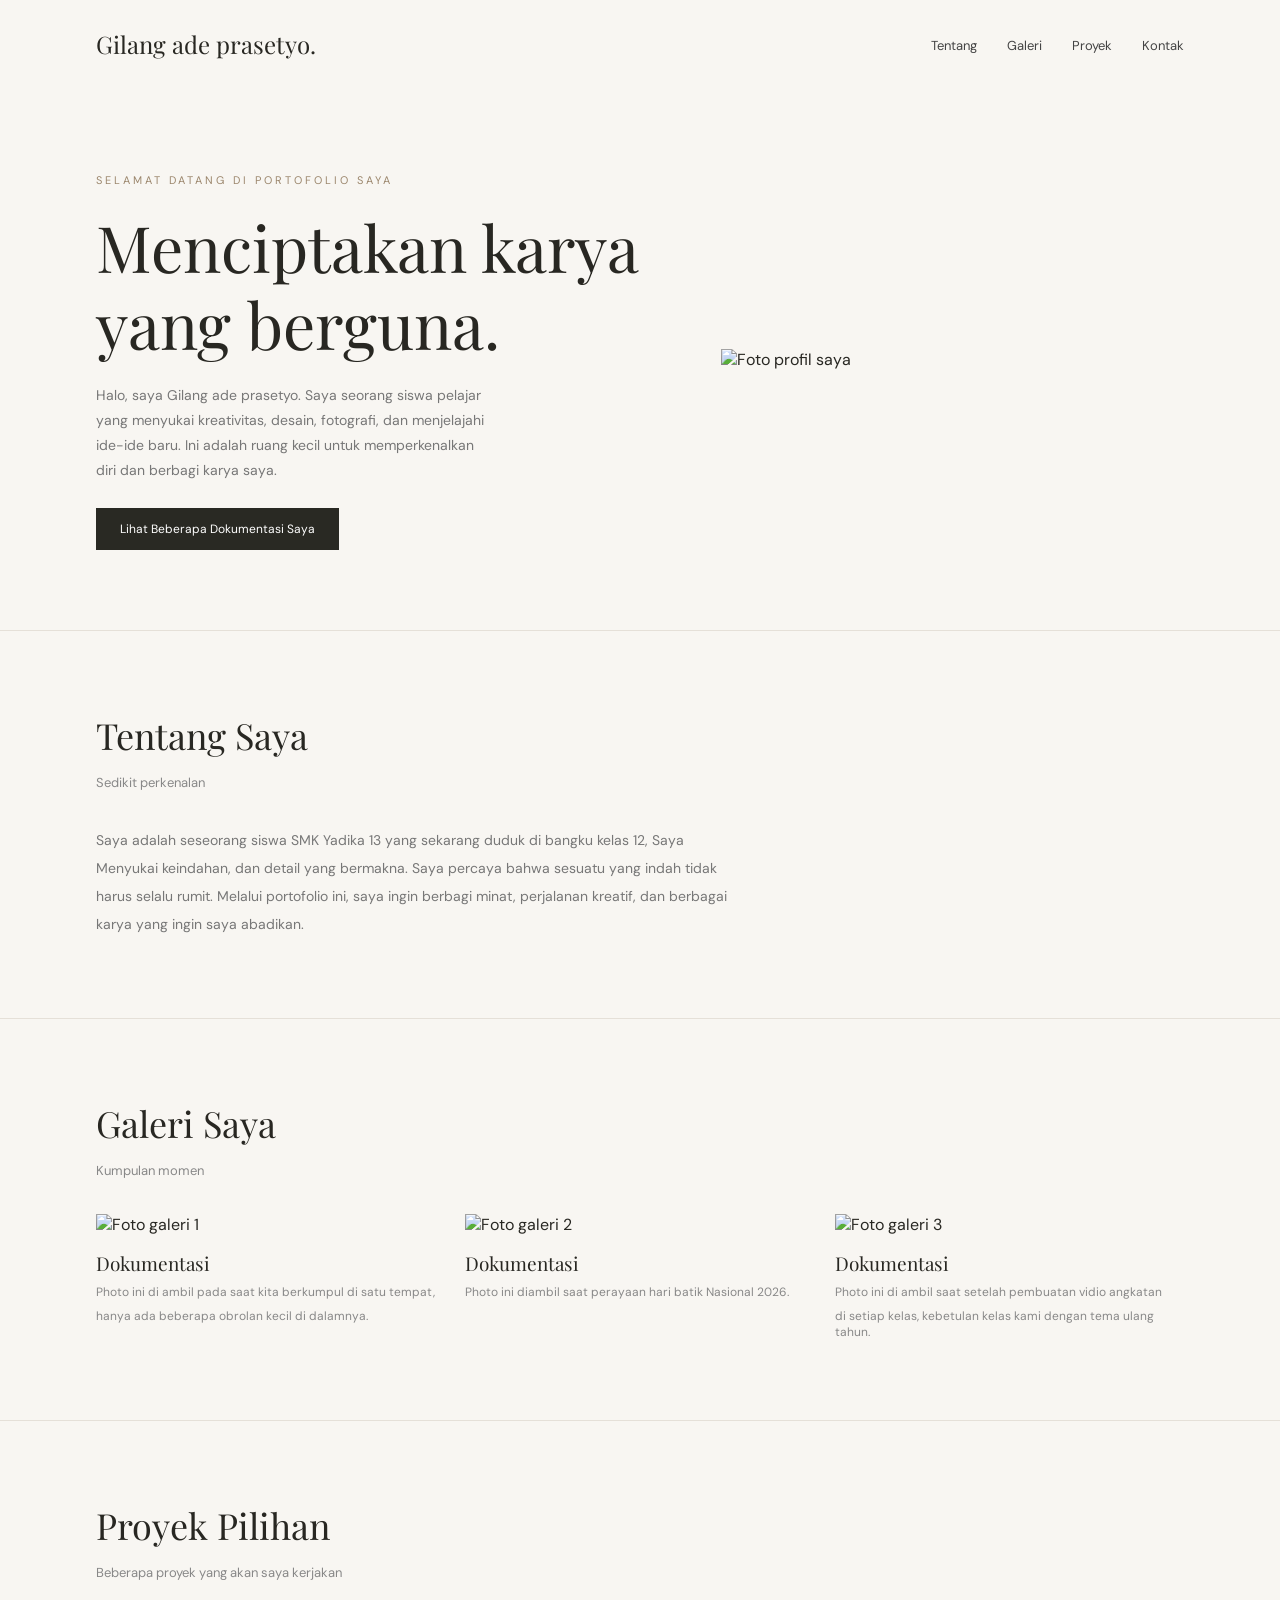
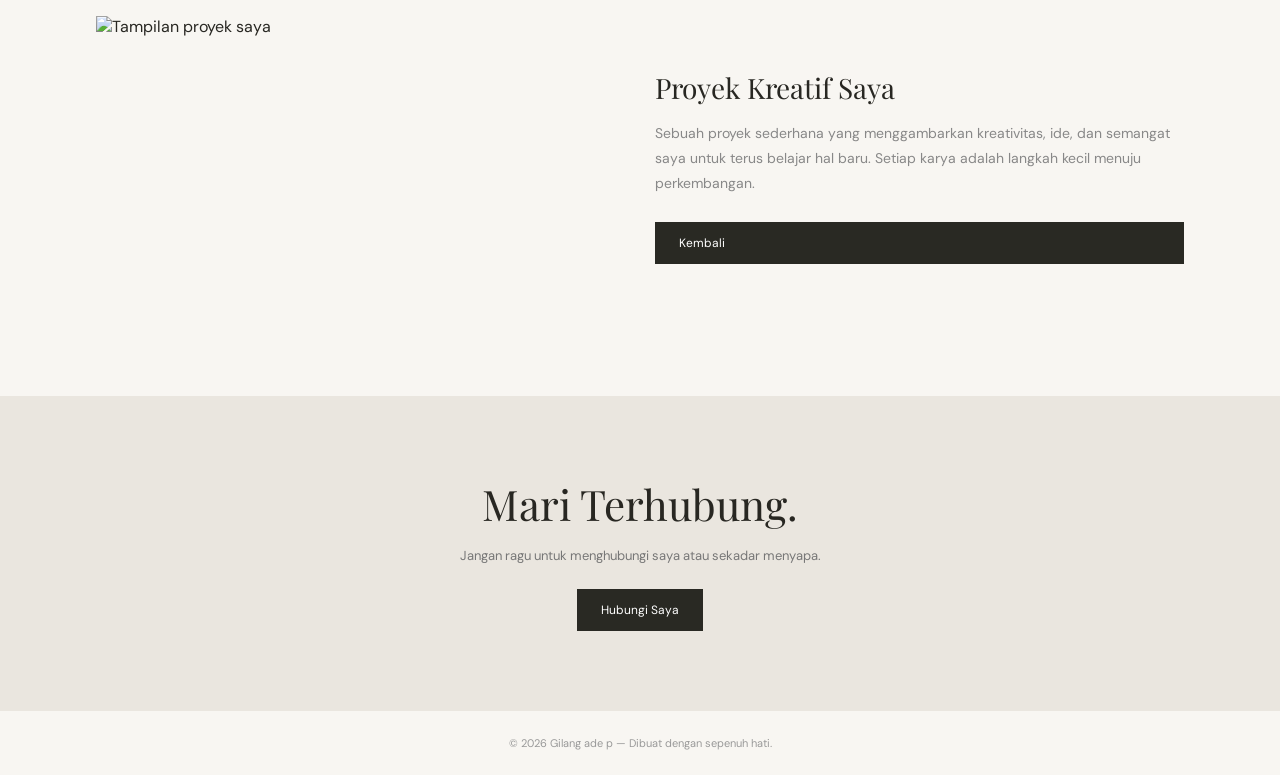
==== index.html @ 8d8bf877 "Add files via upload" ====
<!DOCTYPE html>
<html lang="id">
<head>
    <meta charset="UTF-8">
    <meta name="viewport" content="width=device-width, initial-scale=1.0">
    <title>Portofolio Saya</title>

    <!-- Menghubungkan CSS -->
    <link rel="stylesheet" href="index.css">

    <!-- Font Google -->
    <link href="https://fonts.googleapis.com/css2?family=Playfair+Display:wght@400;500;600&family=DM+Sans:wght@400;500&display=swap" rel="stylesheet">
</head>
<body>

    <!-- NAVBAR -->
    <nav class="container navbar">
        <div class="logo">Gilang ade prasetyo.</div>

        <ul>
            <li><a href="#about">Tentang</a></li>
            <li><a href="#gallery">Galeri</a></li>
            <li><a href="#projects">Proyek</a></li>
            <li><a href="#contact">Kontak</a></li>
        </ul>
    </nav>

    <!-- HERO -->
    <div class="container">
        <div class="hero">

            <div class="hero-text">
                <small>SELAMAT DATANG DI PORTOFOLIO SAYA</small>

                <h1>Menciptakan karya<br>yang berguna.</h1>

                <p>
                    Halo, saya Gilang ade prasetyo. Saya seorang siswa pelajar yang menyukai kreativitas,
                    desain, fotografi, dan menjelajahi ide-ide baru.
                    Ini adalah ruang kecil untuk memperkenalkan diri
                    dan berbagi karya saya.
                </p>

                <a href="#gallery" class="button">Lihat Beberapa Dokumentasi Saya</a>
            </div>

            <div class="hero-image">
                <img src="c:\Users\LAB 3\Downloads\WhatsApp Image 2026-11-24 at 08.42.43.jpeg" alt="Foto profil saya">
            </div>

        </div>
    </div>

    <!-- TENTANG SAYA -->
    <section class="about" id="about">
        <div class="container">

            <h2 class="section-heading">Tentang Saya</h2>
            <p class="subtitle">Sedikit perkenalan</p>

            <div class="about-content">
                Saya adalah seseorang siswa SMK Yadika 13 yang sekarang duduk di bangku kelas 12,
                Saya Menyukai keindahan, dan detail yang bermakna. Saya percaya
                bahwa sesuatu yang indah tidak harus selalu rumit.
                Melalui portofolio ini, saya ingin berbagi minat,
                perjalanan kreatif, dan berbagai karya yang ingin saya abadikan.
            </div>

        </div>
    </section>

    <!-- GALERI -->
    <section class="gallery" id="gallery">
        <div class="container">

            <h2 class="section-heading">Galeri Saya</h2>
            <p class="subtitle">Kumpulan momen</p>

            <div class="gallery-grid">

                <div class="gallery-item">
                    <img src="c:\Users\LAB 3\Downloads\WhatsApp Image 2026-11-24 at 08.33.31.jpeg" alt="Foto galeri 1">
                    <h3>Dokumentasi</h3>
                    <p>Photo ini di ambil pada saat kita berkumpul di satu tempat,</p>
                    <p>hanya ada beberapa obrolan kecil di dalamnya.</p>
                </div>

                <div class="gallery-item">
                    <img src="c:\Users\LAB 3\Downloads\WhatsApp Image 2026-11-24 at 08.33.31 (1).jpeg" alt="Foto galeri 2">
                    <h3>Dokumentasi</h3>
                    <p>Photo ini diambil saat perayaan hari batik Nasional 2026.</p>
                </div>

                <div class="gallery-item">
                    <img src="c:\Users\LAB 3\Downloads\WhatsApp Image 2026-11-24 at 08.33.31 (2).jpeg" alt="Foto galeri 3">
                    <h3>Dokumentasi</h3>
                    <p>Photo ini di ambil saat setelah pembuatan vidio angkatan</p>
                    <p>di setiap kelas, kebetulan kelas kami dengan tema ulang tahun.</p>
                </div>

            </div>
        </div>
    </section>

    <!-- PROYEK -->
    <section class="projects" id="projects">
        <div class="container">

            <h2 class="section-heading">Proyek Pilihan</h2>
            <p class="subtitle">Beberapa proyek yang akan saya kerjakan</p>

            <div class="project-box">

                <img src="c:\Users\LAB 3\Downloads\WhatsApp Image 2026-11-24 at 08.47.38.jpeg" alt="Tampilan proyek saya">

                <div class="project-info">
                    <h3>Proyek Kreatif Saya</h3>

                    <p>
                        Sebuah proyek sederhana yang menggambarkan
                        kreativitas, ide, dan semangat saya untuk terus
                        belajar hal baru. Setiap karya adalah langkah
                        kecil menuju perkembangan.
                    </p>

                    <a href="#" class="button">Kembali</a>
                </div>

            </div>
        </div>
    </section>

    <!-- KONTAK -->
    <div class="contact" id="contact">
        <h2>Mari Terhubung.</h2>
        <p>Jangan ragu untuk menghubungi saya atau sekadar menyapa.</p>

        <a href="mailto:gilangade@gmail.com" class="button">
            Hubungi Saya
        </a>
    </div>

    <!-- FOOTER -->
    <footer>
        © 2026 Gilang ade p — Dibuat dengan sepenuh hati.
    </footer>

</body>
</html>
---- index.css ----
/* RESET */
* {
    margin: 0;
    padding: 0;
    box-sizing: border-box;
}

html {
    scroll-behavior: smooth;
}

body {
    background: #f8f6f2;
    color: #282722;
    font-family: 'DM Sans', sans-serif;
}

/* CONTAINER */
.container {
    width: 85%;
    max-width: 1100px;
    margin: auto;
}

/* NAVBAR */
.navbar {
    display: flex;
    justify-content: space-between;
    align-items: center;
    padding: 28px 0;
}

.logo {
    font-family: 'Playfair Display', serif;
    font-size: 24px;
}

.navbar ul {
    display: flex;
    gap: 30px;
    list-style: none;
}

.navbar a {
    text-decoration: none;
    color: #444;
    font-size: 13px;
    transition: 0.3s;
}

.navbar a:hover {
    color: #a08060;
}

/* HERO */
.hero {
    display: grid;
    grid-template-columns: 1.1fr 0.9fr;
    align-items: center;
    gap: 60px;
    padding: 80px 0;
}

.hero-text small {
    letter-spacing: 3px;
    color: #9b866c;
    font-size: 11px;
}

.hero-text h1 {
    font-family: 'Playfair Display', serif;
    font-size: clamp(42px, 5vw, 65px);
    font-weight: 400;
    line-height: 1.2;
    margin: 20px 0;
}

.hero-text p {
    color: #777;
    line-height: 1.8;
    max-width: 400px;
    font-size: 14px;
}

.button {
    display: inline-block;
    margin-top: 25px;
    padding: 13px 24px;
    background: #292923;
    color: white;
    text-decoration: none;
    font-size: 12px;
    transition: 0.3s;
}

.button:hover {
    background: #9b866b;
}

.hero-image img {
    width: 100%;
    height: 460px;
    object-fit: cover;
}

/* SECTION */
section {
    padding: 80px 0;
}

.section-heading {
    font-family: 'Playfair Display', serif;
    font-size: 36px;
    font-weight: 400;
    margin-bottom: 15px;
}

.subtitle {
    color: #888;
    font-size: 13px;
    margin-bottom: 35px;
}

/* ABOUT */
.about {
    border-top: 1px solid #e5e0d8;
}

.about-content {
    max-width: 650px;
    color: #777;
    line-height: 2;
    font-size: 14px;
}

/* GALLERY */
.gallery {
    border-top: 1px solid #e5e0d8;
}

.gallery-grid {
    display: grid;
    grid-template-columns: repeat(3, 1fr);
    gap: 20px;
}

.gallery-item {
    overflow: hidden;
}

.gallery-item img {
    width: 100%;
    height: 330px;
    object-fit: cover;
    transition: 0.4s;
}

.gallery-item:hover img {
    transform: scale(1.03);
}

.gallery-item h3 {
    font-family: 'Playfair Display', serif;
    font-weight: 400;
    margin-top: 15px;
    font-size: 19px;
}

.gallery-item p {
    font-size: 12px;
    color: #888;
    margin-top: 8px;
}

/* PROJECT */
.projects {
    border-top: 1px solid #e5e0d8;
}

.project-box {
    display: grid;
    grid-template-columns: 1fr 1fr;
    gap: 30px;
}

.project-box img {
    width: 100%;
    height: 300px;
    object-fit: cover;
}

.project-info {
    display: flex;
    flex-direction: column;
    justify-content: center;
}

.project-info h3 {
    font-family: 'Playfair Display', serif;
    font-size: 28px;
    font-weight: 400;
    margin-bottom: 15px;
}

.project-info p {
    color: #888;
    line-height: 1.8;
    font-size: 14px;
}

/* CONTACT */
.contact {
    background: #eae6df;
    text-align: center;
    padding: 80px 20px;
}

.contact h2 {
    font-family: 'Playfair Display', serif;
    font-size: 42px;
    font-weight: 400;
    margin-bottom: 15px;
}

.contact p {
    color: #777;
    font-size: 13px;
}

/* FOOTER */
footer {
    padding: 25px 0;
    text-align: center;
    color: #999;
    font-size: 11px;
}

/* RESPONSIVE HP / TABLET */
@media (max-width: 768px) {

    .container {
        width: 90%;
    }

    .navbar ul {
        gap: 12px;
    }

    .navbar a {
        font-size: 11px;
    }

    .hero {
        grid-template-columns: 1fr;
        padding: 45px 0;
        gap: 35px;
    }

    .hero-image img {
        height: 350px;
    }

    .gallery-grid {
        grid-template-columns: 1fr 1fr;
        gap: 12px;
    }

    .gallery-item img {
        height: 230px;
    }

    .project-box {
        grid-template-columns: 1fr;
    }

    .project-box img {
        height: 250px;
    }

    section {
        padding: 55px 0;
    }

    .section-heading {
        font-size: 30px;
    }

    .contact h2 {
        font-size: 32px;
    }
}

/* RESPONSIVE HP KECIL */
@media (max-width: 420px) {

    .navbar {
        flex-direction: column;
        gap: 18px;
    }

    .gallery-grid {
        grid-template-columns: 1fr;
    }

    .gallery-item img {
        height: 320px;
    }
}
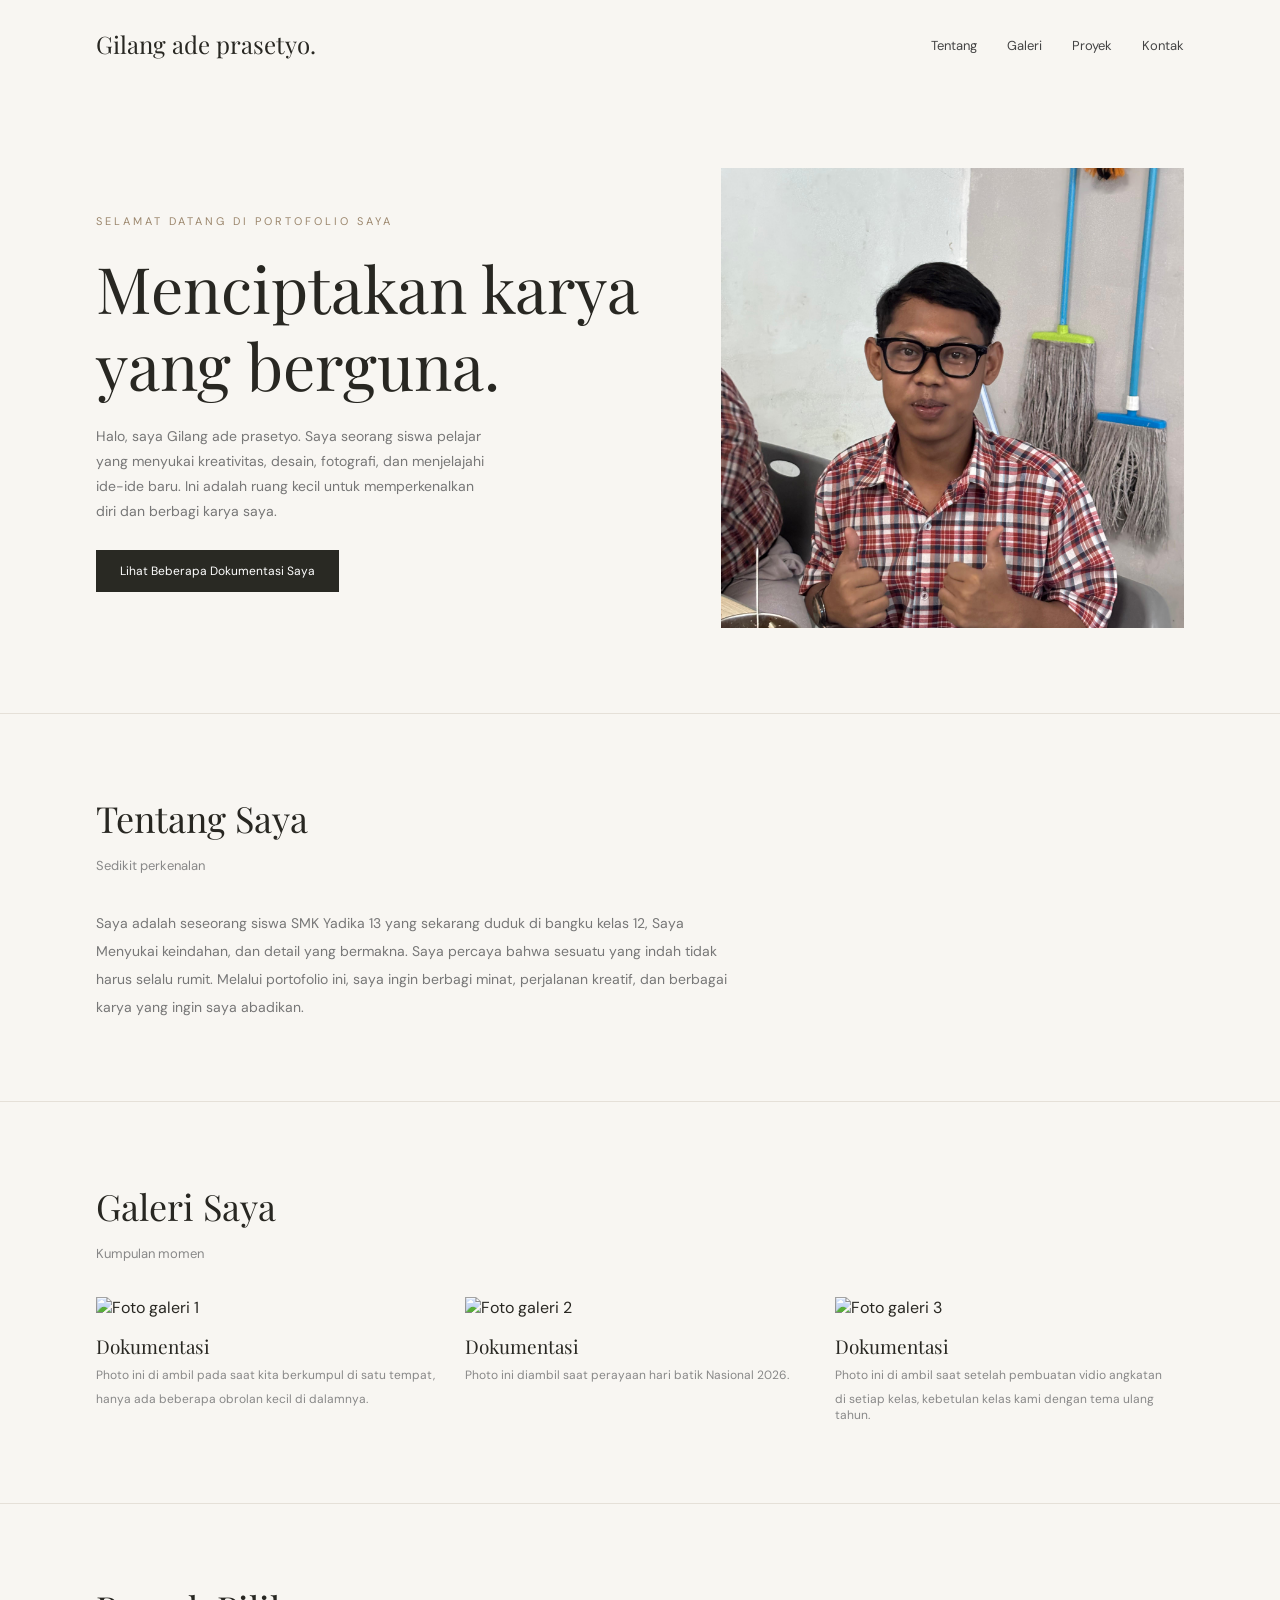
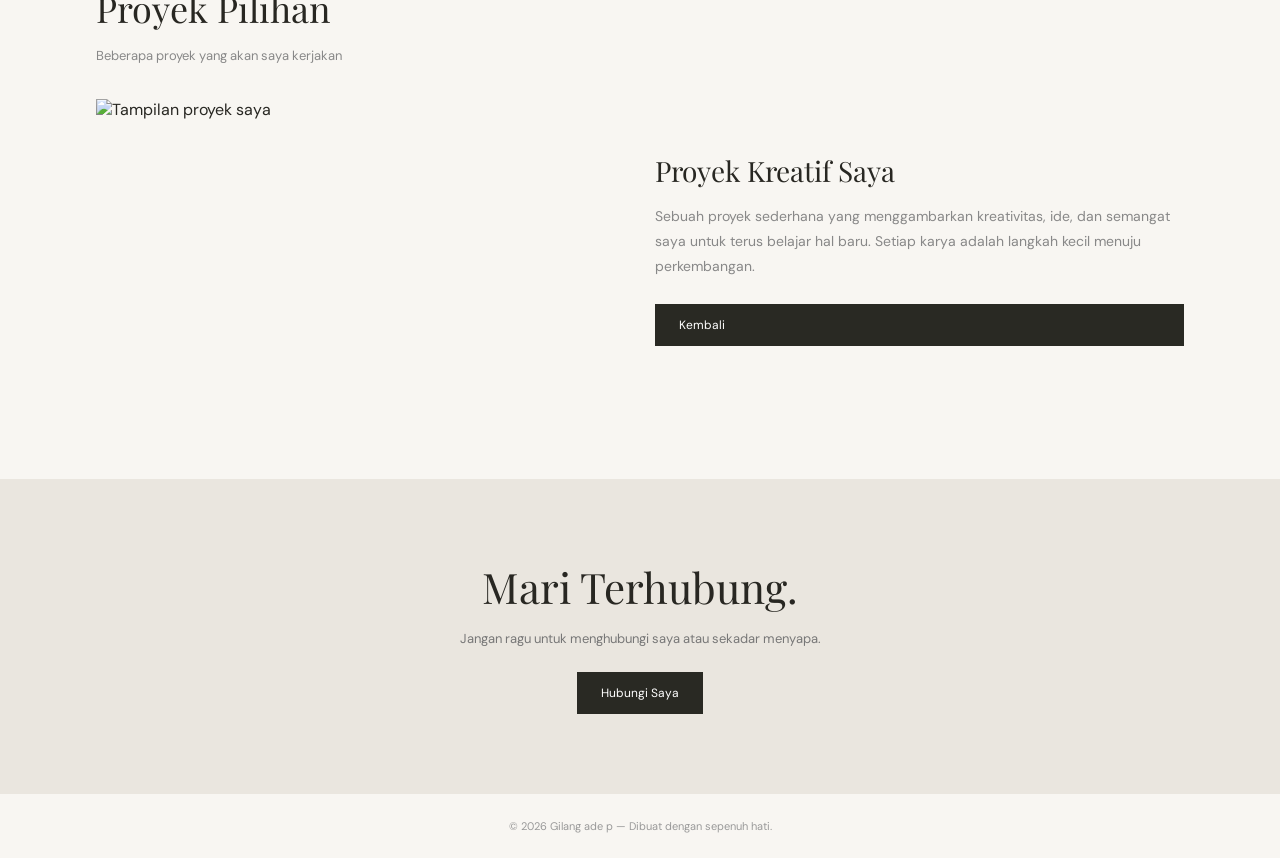
==== commit 36754e45: "Update index.html" ====
--- a/index.html
+++ b/index.html
@@ -46,7 +46,7 @@
             </div>
 
             <div class="hero-image">
-                <img src="c:\Users\LAB 3\Downloads\WhatsApp Image 2026-11-24 at 08.42.43.jpeg" alt="Foto profil saya">
+                <img src="WhatsApp Image 2026-11-24 at 08.42.43.jpeg" alt="Foto profil saya">
             </div>
 
         </div>
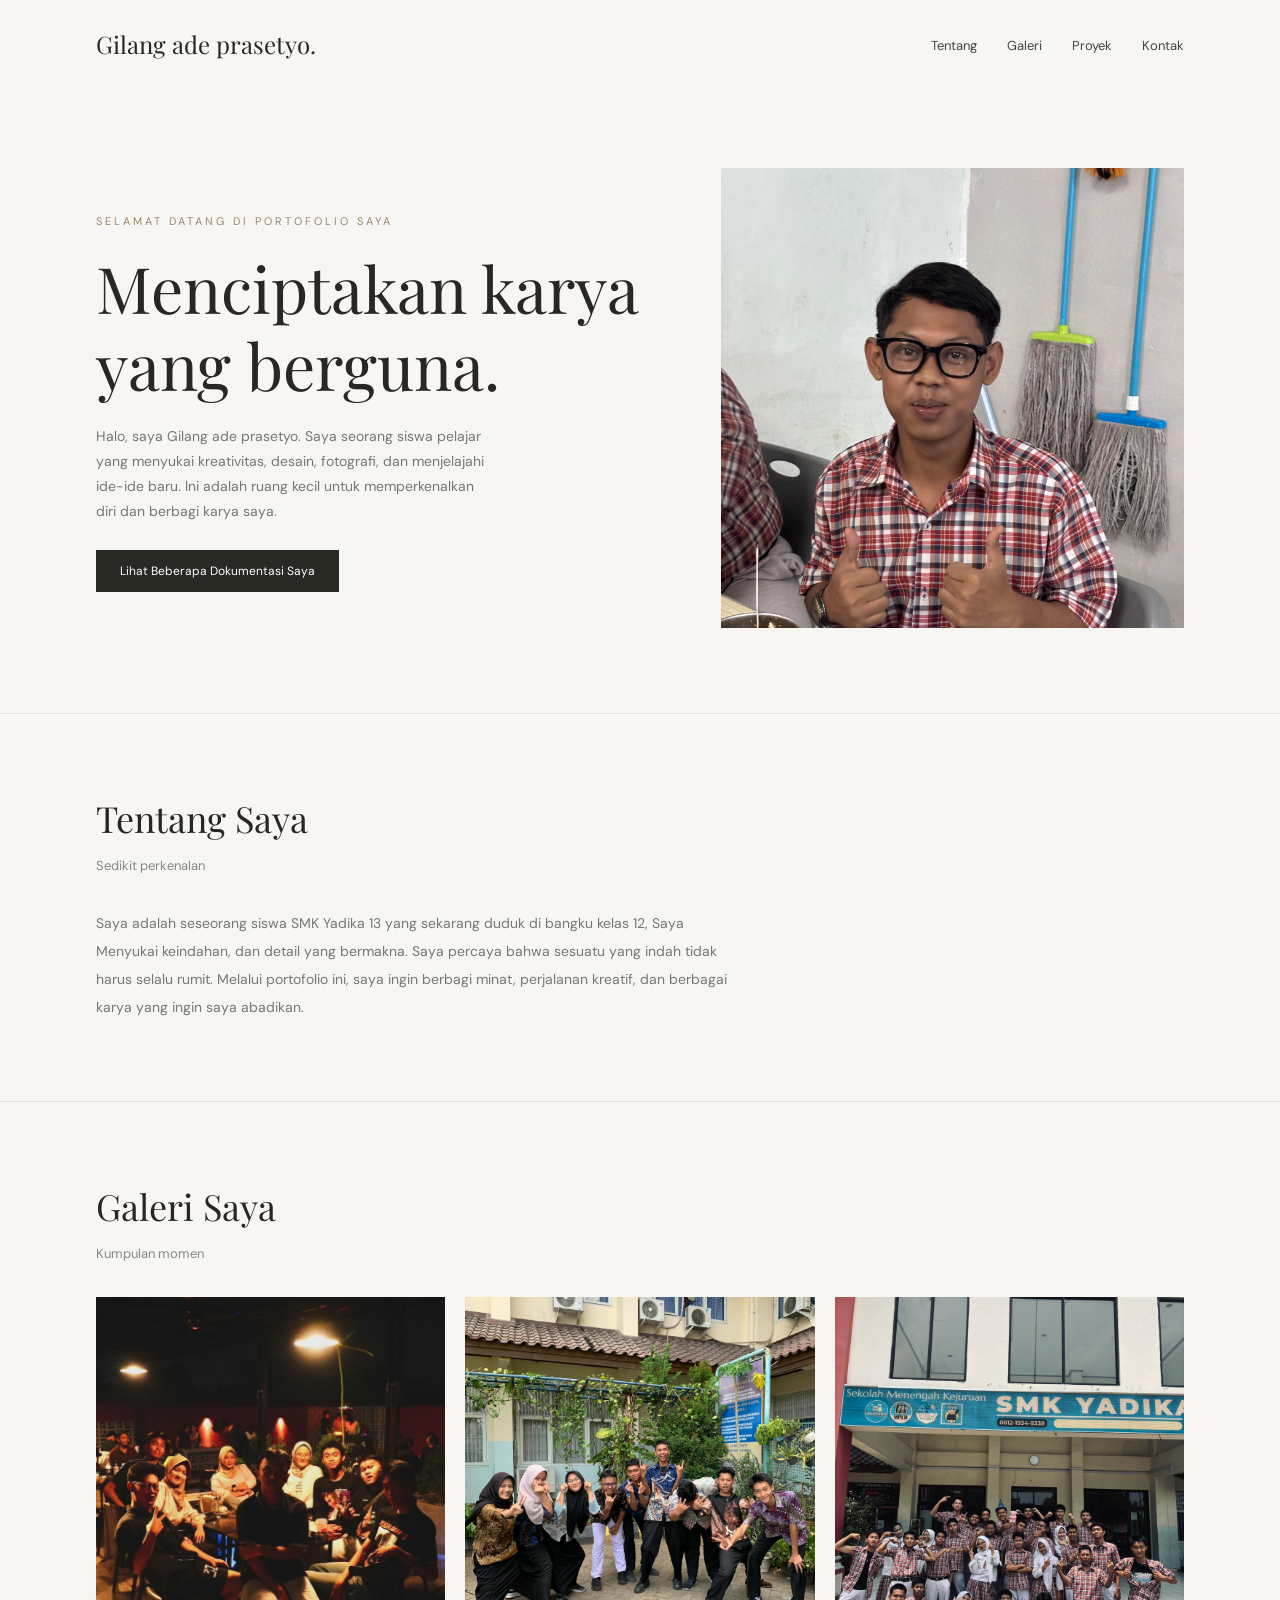
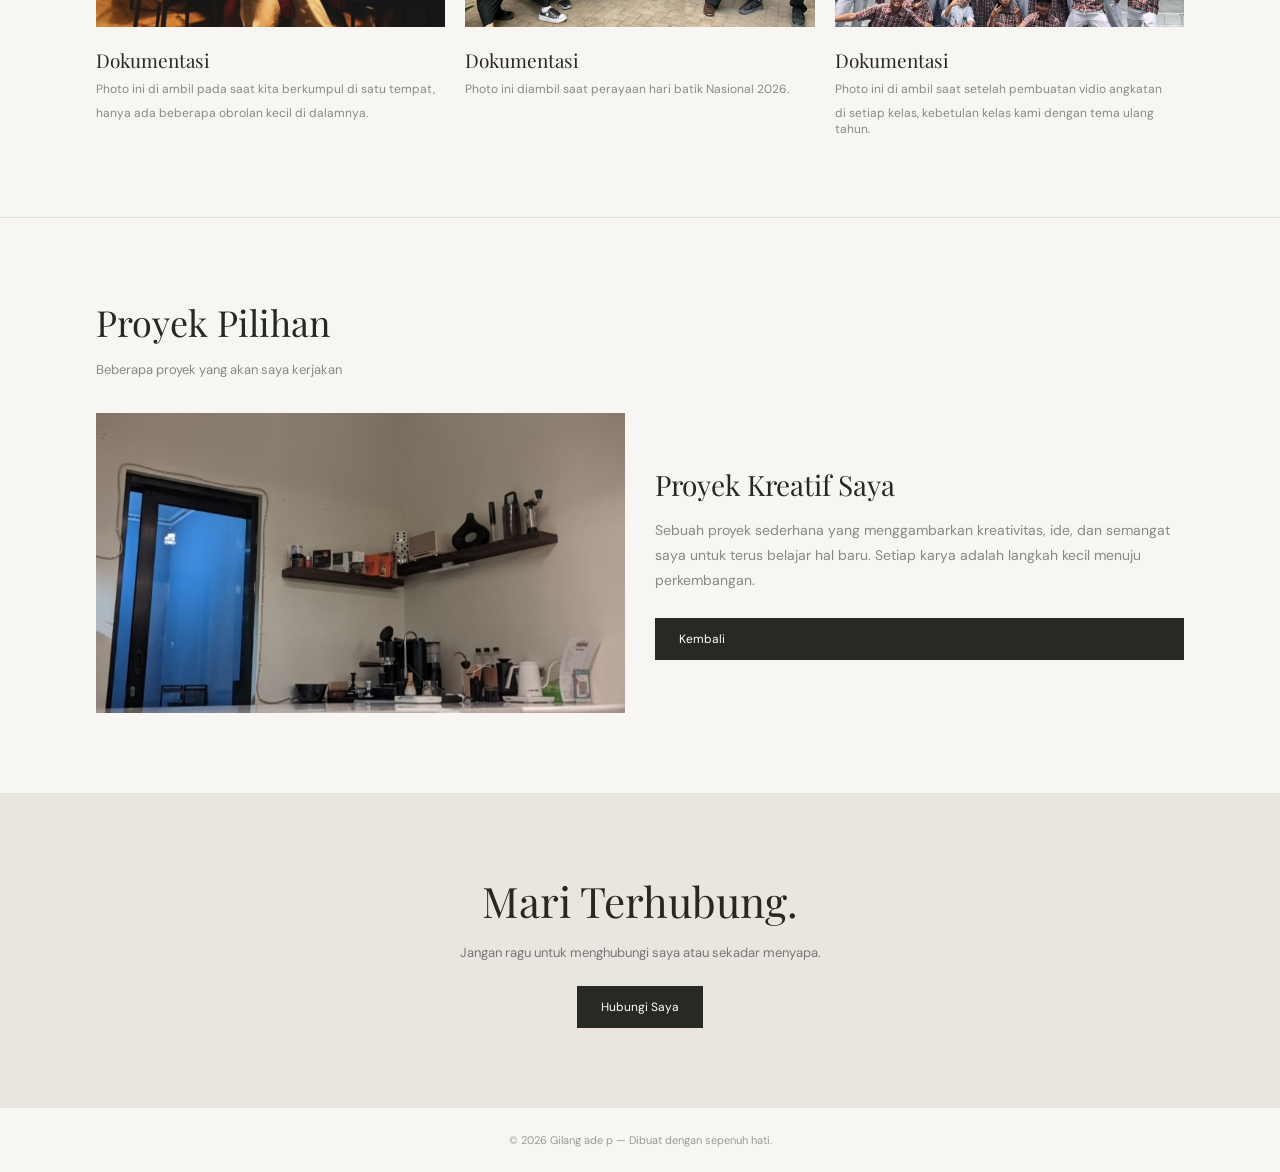
==== commit 8ca18b92: "Update index.html" ====
--- a/index.html
+++ b/index.html
@@ -46,7 +46,7 @@
             </div>
 
             <div class="hero-image">
-                <img src="WhatsApp Image 2026-11-24 at 08.42.43.jpeg" alt="Foto profil saya">
+                <img src="foto 1.jpeg" alt="Foto profil saya">
             </div>
 
         </div>
@@ -80,20 +80,20 @@
             <div class="gallery-grid">
 
                 <div class="gallery-item">
-                    <img src="c:\Users\LAB 3\Downloads\WhatsApp Image 2026-11-24 at 08.33.31.jpeg" alt="Foto galeri 1">
+                    <img src="foto 2.jpeg" alt="Foto galeri 1">
                     <h3>Dokumentasi</h3>
                     <p>Photo ini di ambil pada saat kita berkumpul di satu tempat,</p>
                     <p>hanya ada beberapa obrolan kecil di dalamnya.</p>
                 </div>
 
                 <div class="gallery-item">
-                    <img src="c:\Users\LAB 3\Downloads\WhatsApp Image 2026-11-24 at 08.33.31 (1).jpeg" alt="Foto galeri 2">
+                    <img src="foto 3.jpeg" alt="Foto galeri 2">
                     <h3>Dokumentasi</h3>
                     <p>Photo ini diambil saat perayaan hari batik Nasional 2026.</p>
                 </div>
 
                 <div class="gallery-item">
-                    <img src="c:\Users\LAB 3\Downloads\WhatsApp Image 2026-11-24 at 08.33.31 (2).jpeg" alt="Foto galeri 3">
+                    <img src="foto 4.jpeg" alt="Foto galeri 3">
                     <h3>Dokumentasi</h3>
                     <p>Photo ini di ambil saat setelah pembuatan vidio angkatan</p>
                     <p>di setiap kelas, kebetulan kelas kami dengan tema ulang tahun.</p>
@@ -112,7 +112,7 @@
 
             <div class="project-box">
 
-                <img src="c:\Users\LAB 3\Downloads\WhatsApp Image 2026-11-24 at 08.47.38.jpeg" alt="Tampilan proyek saya">
+                <img src="foto 5.jpeg" alt="Tampilan proyek saya">
 
                 <div class="project-info">
                     <h3>Proyek Kreatif Saya</h3>
